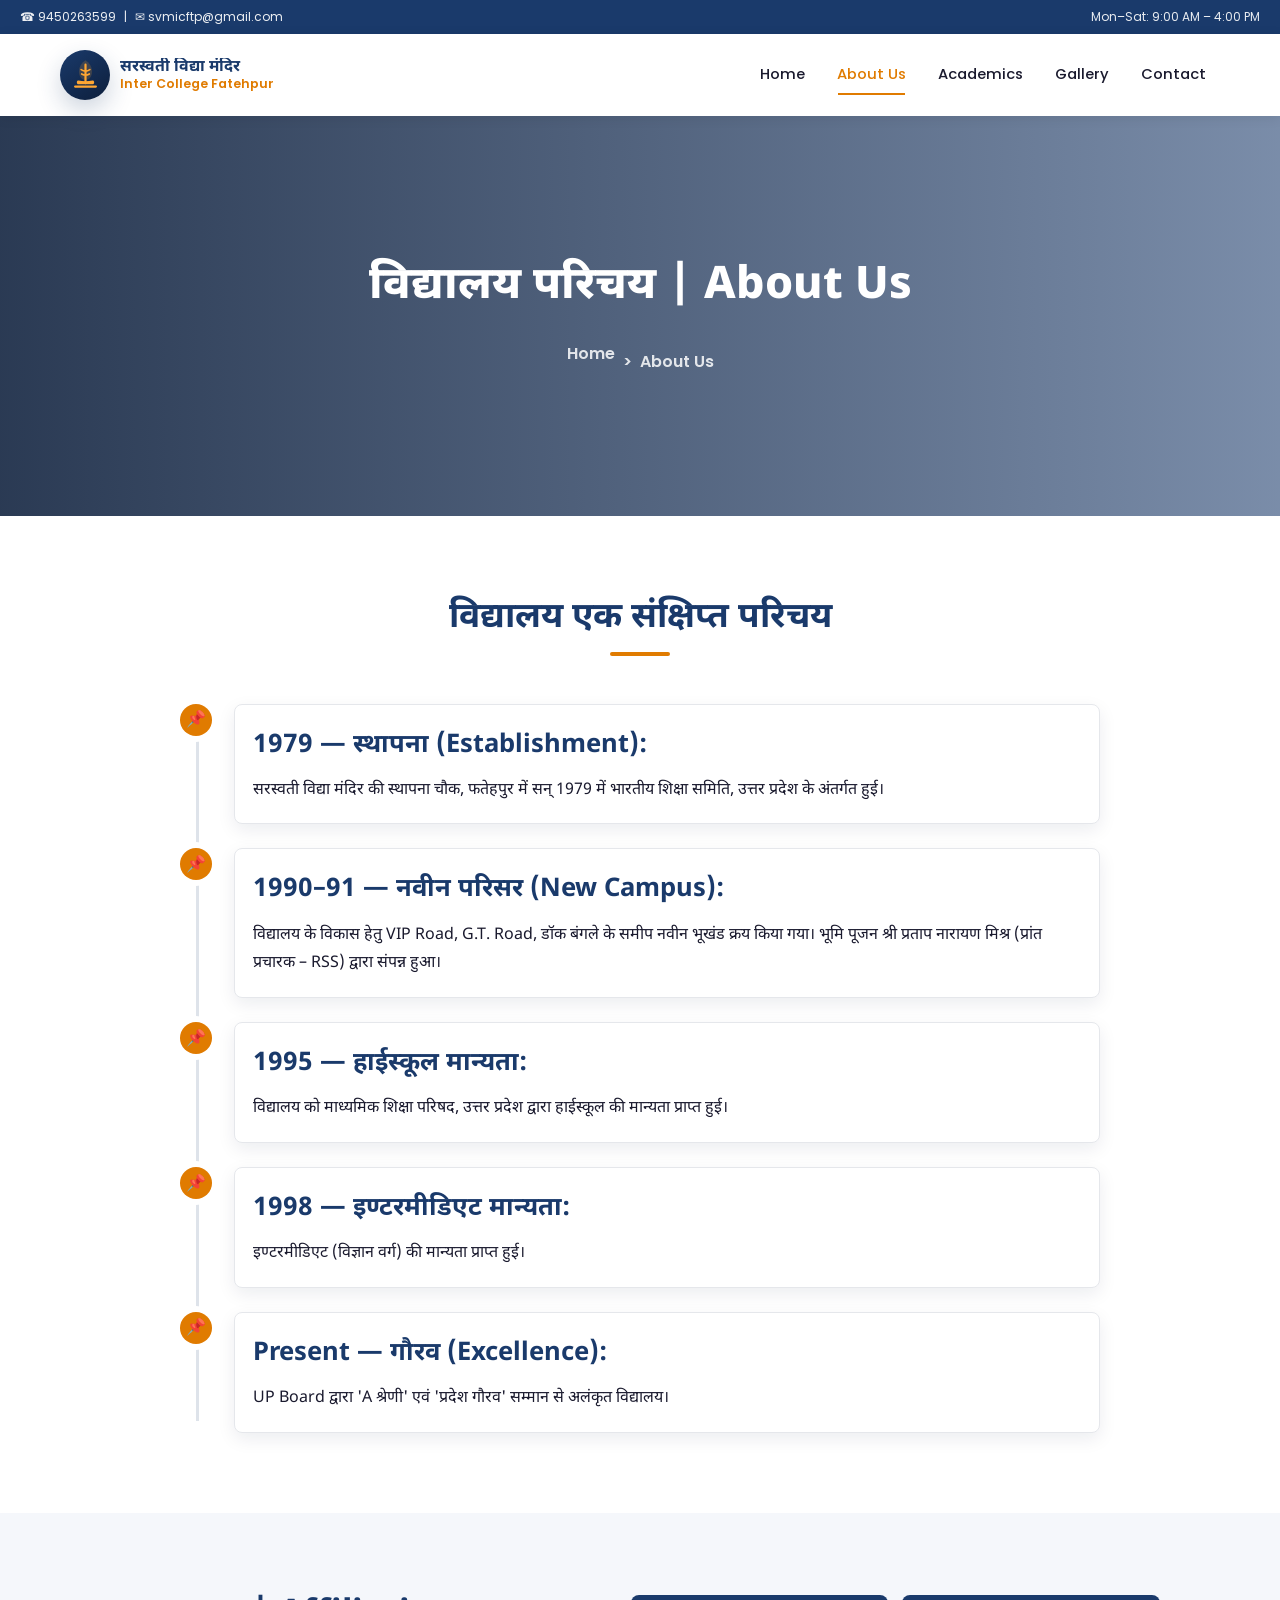
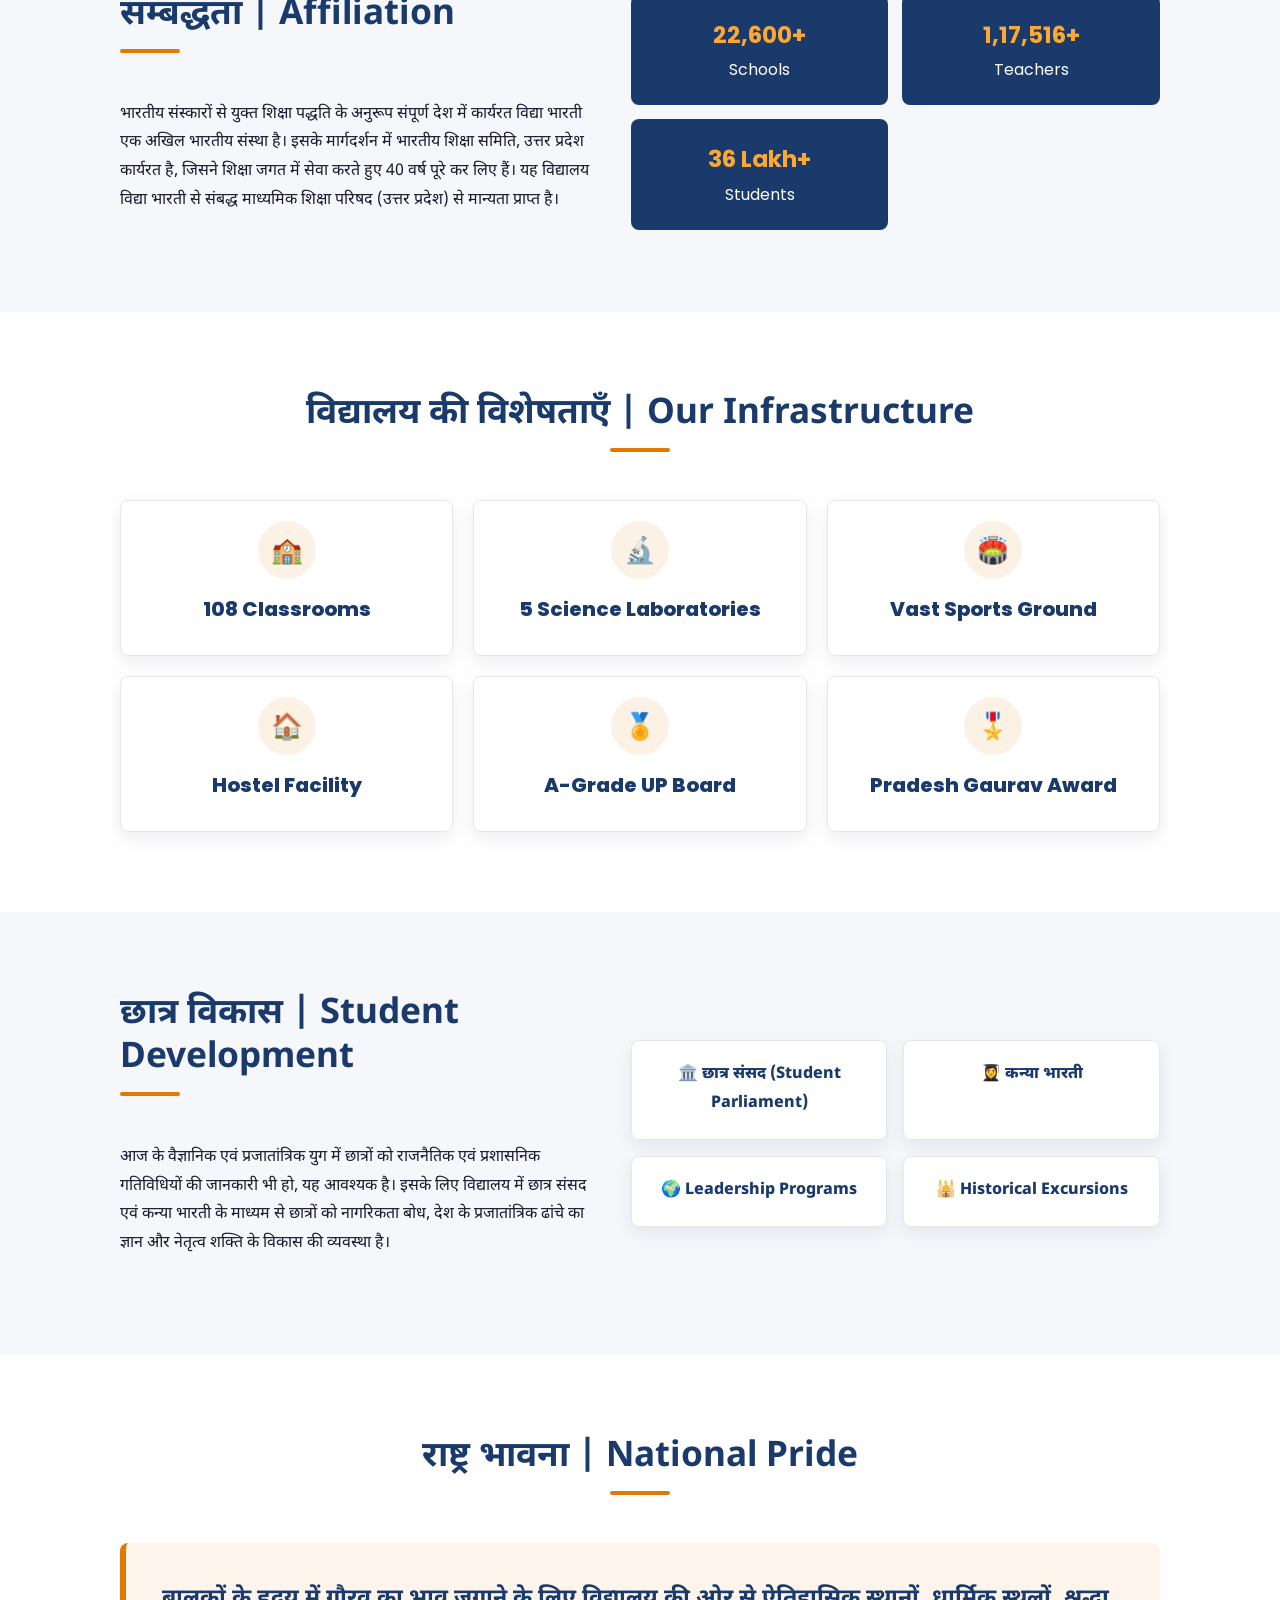
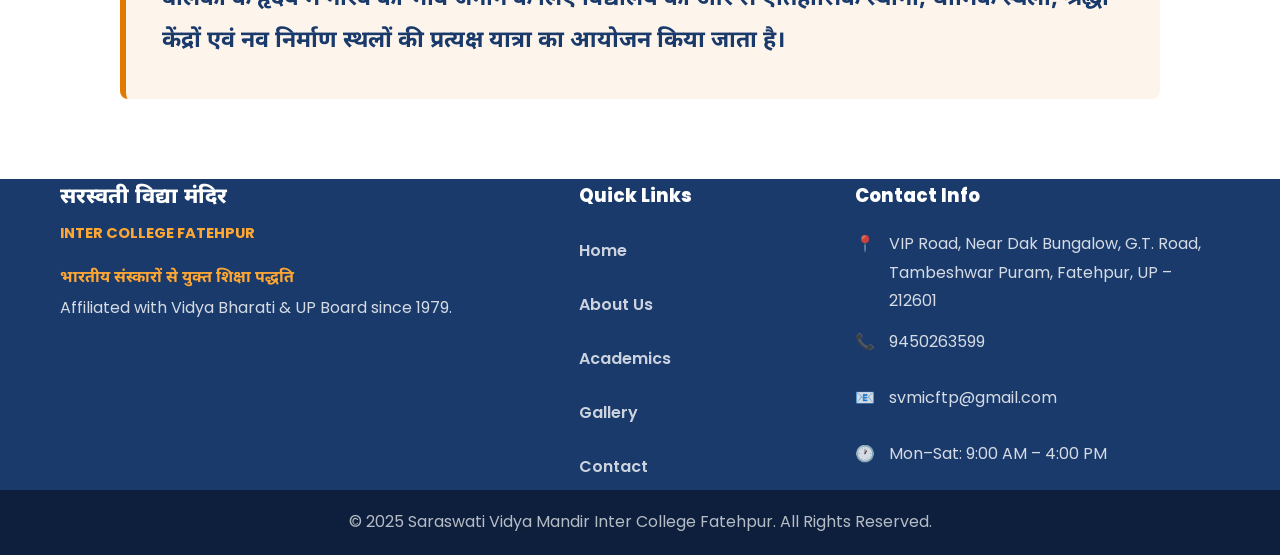
==== about.html @ 5d9fd2a8 "second commit" ====
<!DOCTYPE html>
<html lang="en">
<head>
  <meta charset="UTF-8">
  <meta name="viewport" content="width=device-width, initial-scale=1.0">
  <title>About Us | Saraswati Vidya Mandir Inter College Fatehpur</title>
  <meta name="description" content="About Saraswati Vidya Mandir Inter College Fatehpur, its history, affiliation, infrastructure, and student development vision.">
  <link rel="preconnect" href="https://fonts.googleapis.com">
  <link rel="preconnect" href="https://fonts.gstatic.com" crossorigin>
  <link href="https://fonts.googleapis.com/css2?family=Poppins:wght@400;500;600;700;800&family=Noto+Sans+Devanagari:wght@400;500;600;700;800&display=swap" rel="stylesheet">
  <link rel="stylesheet" href="style.css">
  <link rel="stylesheet" href="animations.css">
</head>
<body>
  <div id="header-root"></div>

  <main>
    <section class="page-banner" style="background-image: url('https://placehold.co/1600x400/1a3a6b/ffffff?text=About+Us+Banner');">
      <div class="container animate-on-scroll">
        <h1>विद्यालय परिचय | About Us</h1>
        <nav class="breadcrumb" aria-label="Breadcrumb">
          <a href="index.html">Home</a>
          <span aria-hidden="true">&gt;</span>
          <span>About Us</span>
        </nav>
      </div>
    </section>

    <section class="section" aria-labelledby="intro-title">
      <div class="container">
        <div class="section-heading animate-on-scroll">
          <h2 id="intro-title">विद्यालय एक संक्षिप्त परिचय</h2>
        </div>

        <div class="timeline">
          <article class="timeline-item animate-on-scroll delay-1">
            <div class="timeline-dot" aria-hidden="true">📌</div>
            <div class="card timeline-content">
              <h3>1979 — स्थापना (Establishment):</h3>
              <p>सरस्वती विद्या मंदिर की स्थापना चौक, फतेहपुर में सन् 1979 में भारतीय शिक्षा समिति, उत्तर प्रदेश के अंतर्गत हुई।</p>
            </div>
          </article>

          <article class="timeline-item animate-on-scroll delay-2">
            <div class="timeline-dot" aria-hidden="true">📌</div>
            <div class="card timeline-content">
              <h3>1990–91 — नवीन परिसर (New Campus):</h3>
              <p>विद्यालय के विकास हेतु VIP Road, G.T. Road, डॉक बंगले के समीप नवीन भूखंड क्रय किया गया। भूमि पूजन श्री प्रताप नारायण मिश्र (प्रांत प्रचारक – RSS) द्वारा संपन्न हुआ।</p>
            </div>
          </article>

          <article class="timeline-item animate-on-scroll delay-3">
            <div class="timeline-dot" aria-hidden="true">📌</div>
            <div class="card timeline-content">
              <h3>1995 — हाईस्कूल मान्यता:</h3>
              <p>विद्यालय को माध्यमिक शिक्षा परिषद, उत्तर प्रदेश द्वारा हाईस्कूल की मान्यता प्राप्त हुई।</p>
            </div>
          </article>

          <article class="timeline-item animate-on-scroll delay-1">
            <div class="timeline-dot" aria-hidden="true">📌</div>
            <div class="card timeline-content">
              <h3>1998 — इण्टरमीडिएट मान्यता:</h3>
              <p>इण्टरमीडिएट (विज्ञान वर्ग) की मान्यता प्राप्त हुई।</p>
            </div>
          </article>

          <article class="timeline-item animate-on-scroll delay-2">
            <div class="timeline-dot" aria-hidden="true">📌</div>
            <div class="card timeline-content">
              <h3>Present — गौरव (Excellence):</h3>
              <p>UP Board द्वारा 'A श्रेणी' एवं 'प्रदेश गौरव' सम्मान से अलंकृत विद्यालय।</p>
            </div>
          </article>
        </div>
      </div>
    </section>

    <section class="section section--light" aria-labelledby="affiliation-title">
      <div class="container affiliation-layout">
        <div class="animate-on-scroll animate-left">
          <div class="section-heading section-heading--left">
            <h2 id="affiliation-title">सम्बद्धता | Affiliation</h2>
          </div>
          <p class="hindi">भारतीय संस्कारों से युक्त शिक्षा पद्धति के अनुरूप संपूर्ण देश में कार्यरत विद्या भारती एक अखिल भारतीय संस्था है। इसके मार्गदर्शन में भारतीय शिक्षा समिति, उत्तर प्रदेश कार्यरत है, जिसने शिक्षा जगत में सेवा करते हुए 40 वर्ष पूरे कर लिए हैं। यह विद्यालय विद्या भारती से संबद्ध माध्यमिक शिक्षा परिषद (उत्तर प्रदेश) से मान्यता प्राप्त है।</p>
        </div>

        <div class="stat-badges animate-on-scroll animate-right">
          <div class="stat-badge">
            <strong class="counter" data-target="25000" data-suffix="+">0</strong>
            <span>Schools</span>
          </div>
          <div class="stat-badge">
            <strong class="counter" data-target="130000" data-suffix="+">0</strong>
            <span>Teachers</span>
          </div>
          <div class="stat-badge">
            <strong class="counter" data-target="40" data-suffix=" Lakh+">0</strong>
            <span>Students</span>
          </div>
        </div>
      </div>
    </section>

    <section class="section" aria-labelledby="infrastructure-title">
      <div class="container">
        <div class="section-heading animate-on-scroll">
          <h2 id="infrastructure-title">विद्यालय की विशेषताएँ | Our Infrastructure</h2>
        </div>

        <div class="grid grid-3">
          <article class="card infra-card animate-on-scroll delay-1">
            <span class="icon" aria-hidden="true">🏫</span>
            <h3>108 Classrooms</h3>
          </article>
          <article class="card infra-card animate-on-scroll delay-2">
            <span class="icon" aria-hidden="true">🔬</span>
            <h3>5 Science Laboratories</h3>
          </article>
          <article class="card infra-card animate-on-scroll delay-3">
            <span class="icon" aria-hidden="true">🏟️</span>
            <h3>Vast Sports Ground</h3>
          </article>
          <article class="card infra-card animate-on-scroll delay-1">
            <span class="icon" aria-hidden="true">🏠</span>
            <h3>Hostel Facility</h3>
          </article>
          <article class="card infra-card animate-on-scroll delay-2">
            <span class="icon" aria-hidden="true">🏅</span>
            <h3>A-Grade UP Board</h3>
          </article>
          <article class="card infra-card animate-on-scroll delay-3">
            <span class="icon" aria-hidden="true">🎖️</span>
            <h3>Pradesh Gaurav Award</h3>
          </article>
        </div>
      </div>
    </section>

    <section class="section section--light" aria-labelledby="development-title">
      <div class="container development-layout">
        <div class="animate-on-scroll animate-left">
          <div class="section-heading section-heading--left">
            <h2 id="development-title">छात्र विकास | Student Development</h2>
          </div>
          <p class="hindi">आज के वैज्ञानिक एवं प्रजातांत्रिक युग में छात्रों को राजनैतिक एवं प्रशासनिक गतिविधियों की जानकारी भी हो, यह आवश्यक है। इसके लिए विद्यालय में छात्र संसद एवं कन्या भारती के माध्यम से छात्रों को नागरिकता बोध, देश के प्रजातांत्रिक ढांचे का ज्ञान और नेतृत्व शक्ति के विकास की व्यवस्था है।</p>
        </div>

        <div class="activity-grid animate-on-scroll animate-right">
          <div class="card activity-badge">🏛️ छात्र संसद (Student Parliament)</div>
          <div class="card activity-badge">👩‍🎓 कन्या भारती</div>
          <div class="card activity-badge">🌍 Leadership Programs</div>
          <div class="card activity-badge">🕌 Historical Excursions</div>
        </div>
      </div>
    </section>

    <section class="section" aria-labelledby="national-title">
      <div class="container">
        <div class="section-heading animate-on-scroll">
          <h2 id="national-title">राष्ट्र भावना | National Pride</h2>
        </div>

        <blockquote class="quote-block animate-on-scroll">बालकों के हृदय में गौरव का भाव जगाने के लिए विद्यालय की ओर से ऐतिहासिक स्थानों, धार्मिक स्थलों, श्रद्धा केंद्रों एवं नव निर्माण स्थलों की प्रत्यक्ष यात्रा का आयोजन किया जाता है।</blockquote>
      </div>
    </section>
  </main>

  <div id="footer-root"></div>

  <script src="header.js"></script>
  <script src="footer.js"></script>
  <script src="scroll-animations.js"></script>
  <script>
    (function () {
      const counters = Array.from(document.querySelectorAll(".counter"));
      const formatNumber = (value) => new Intl.NumberFormat("en-IN").format(value);

      const runCounter = (counter) => {
        const target = Number(counter.dataset.target || "0");
        const suffix = counter.dataset.suffix || "";
        const duration = 1400;
        const start = performance.now();

        const update = (now) => {
          const progress = Math.min((now - start) / duration, 1);
          const eased = 1 - Math.pow(1 - progress, 3);
          const value = Math.round(target * eased);

          counter.textContent = `${formatNumber(value)}${suffix}`;

          if (progress < 1) {
            requestAnimationFrame(update);
          }
        };

        requestAnimationFrame(update);
      };

      if ("IntersectionObserver" in window) {
        const observer = new IntersectionObserver((entries) => {
          entries.forEach((entry) => {
            if (entry.isIntersecting) {
              runCounter(entry.target);
              observer.unobserve(entry.target);
            }
          });
        }, { threshold: 0.35 });

        counters.forEach((counter) => observer.observe(counter));
      } else {
        counters.forEach(runCounter);
      }
    })();
  </script>
</body>
</html>
---- style.css ----
:root {
  --mobile-sm: 320px;
  --mobile: 480px;
  --tablet: 768px;
  --laptop: 1024px;
  --desktop: 1280px;
  --primary: #1a3a6b;
  --accent: #e07b00;
  --accent-light: #ffa733;
  --white: #ffffff;
  --light-bg: #f5f7fb;
  --dark-bg: #0d1f3c;
  --text-dark: #1a1a2e;
  --text-muted: #6b7280;
  --border: #e5e7eb;
  --success: #0f8a4b;
  --warning: #fff5d7;
  --warning-border: #f2c14e;
  --font-en: "Poppins", sans-serif;
  --font-hi: "Noto Sans Devanagari", sans-serif;
  --radius: 8px;
  --radius-lg: 12px;
  --shadow-sm: 0 6px 18px rgba(13, 31, 60, 0.08);
  --shadow-md: 0 16px 38px rgba(13, 31, 60, 0.12);
  --shadow-lg: 0 24px 70px rgba(13, 31, 60, 0.18);
  --transition: 0.3s ease;
}

*,
*::before,
*::after {
  box-sizing: border-box;
}

html,
body {
  width: 100%;
  overflow-x: hidden;
}

html {
  scroll-behavior: smooth;
}

body {
  margin: 0;
  background: var(--white);
  color: var(--text-dark);
  font-family: var(--font-en);
  font-size: 16px;
  line-height: 1.8;
}

img,
svg,
video,
canvas {
  display: block;
  max-width: 100%;
}

img {
  width: 100%;
  height: auto;
  object-fit: cover;
}

a {
  color: inherit;
  text-decoration: none;
}

a,
button {
  min-width: 44px;
  min-height: 44px;
}

button,
input,
textarea,
select {
  font: inherit;
}

button {
  border: 0;
}

ul,
ol {
  margin: 0;
  padding: 0;
}

li {
  list-style: none;
}

section {
  padding: 48px 16px;
}

.site-footer section {
  padding: 0;
}

.container {
  width: 100%;
  max-width: 1280px;
  margin: 0 auto;
  padding: 0 16px;
}

::selection {
  background: var(--accent-light);
  color: var(--dark-bg);
}

::-webkit-scrollbar {
  width: 12px;
}

::-webkit-scrollbar-track {
  background: var(--light-bg);
}

::-webkit-scrollbar-thumb {
  background: linear-gradient(180deg, var(--primary), var(--accent));
  border: 3px solid var(--light-bg);
  border-radius: 999px;
}

.hindi,
[lang="hi"] {
  font-family: var(--font-hi);
}

h1 {
  font-size: clamp(1.6rem, 4.5vw, 3rem);
}

h2 {
  font-size: clamp(1.3rem, 3.5vw, 2.2rem);
}

h3 {
  font-size: clamp(1.1rem, 2.8vw, 1.6rem);
}

h4 {
  font-size: clamp(0.95rem, 2.2vw, 1.2rem);
}

p {
  font-size: clamp(0.88rem, 2vw, 1rem);
  line-height: 1.8;
}

/* ── TOP BAR ── */
.top-bar {
  display: none;
  background: var(--primary);
  color: rgba(255, 255, 255, 0.9);
  font-size: 0.75rem;
  padding: 6px 20px;
}

.top-bar a {
  display: inline-flex;
  align-items: center;
  min-width: 0;
  min-height: 0;
  color: rgba(255, 255, 255, 0.92);
  transition: color var(--transition);
}

.top-bar a:hover {
  color: var(--accent-light);
}

.top-bar-left,
.top-bar-right {
  display: flex;
  align-items: center;
  gap: 8px;
}

/* ── NAVBAR WRAPPER ── */
.navbar {
  position: sticky;
  top: 0;
  z-index: 1000;
  background: #ffffff;
  box-shadow: 0 2px 12px rgba(0, 0, 0, 0.08);
  transition: all 0.3s ease;
}

.navbar.scrolled {
  padding: 0;
  box-shadow: 0 4px 20px rgba(0, 0, 0, 0.15);
}

/* ── NAV CONTAINER ── */
.nav-container {
  position: relative;
  display: flex;
  align-items: center;
  justify-content: space-between;
  flex-wrap: nowrap;
  gap: 12px;
  max-width: 1280px;
  margin: 0 auto;
  padding: 12px 16px;
  transition: padding var(--transition);
}

.navbar.scrolled .nav-container {
  padding-top: 8px;
  padding-bottom: 8px;
}

/* ── LOGO ── */
.nav-logo {
  display: flex;
  align-items: center;
  gap: 10px;
  min-width: 0;
  flex-shrink: 1;
  text-decoration: none;
}

.logo-icon {
  display: grid;
  width: 42px;
  height: 42px;
  min-width: 42px;
  place-items: center;
  border-radius: 50%;
  background: linear-gradient(145deg, var(--primary), var(--dark-bg));
  color: var(--accent-light);
  box-shadow: 0 10px 24px rgba(26, 58, 107, 0.22);
}

.logo-icon svg {
  width: 70%;
  height: 70%;
}

.logo-text {
  display: flex;
  min-width: 0;
  flex-direction: column;
  line-height: 1.2;
}

.logo-hindi {
  max-width: 54vw;
  overflow: hidden;
  color: var(--primary);
  font-family: "Noto Sans Devanagari", sans-serif;
  font-size: clamp(0.75rem, 2.5vw, 1rem);
  font-weight: 700;
  text-overflow: ellipsis;
  white-space: nowrap;
}

.logo-english {
  max-width: 54vw;
  overflow: hidden;
  color: var(--accent);
  font-size: clamp(0.6rem, 1.8vw, 0.78rem);
  font-weight: 600;
  text-overflow: ellipsis;
  white-space: nowrap;
}

/* ── HAMBURGER BUTTON ── */
.hamburger {
  position: relative;
  z-index: 1100;
  display: flex;
  width: 44px;
  height: 44px;
  min-width: 44px;
  min-height: 44px;
  flex-direction: column;
  flex-shrink: 0;
  justify-content: center;
  gap: 6px;
  padding: 0;
  background: none;
  border: none;
  cursor: pointer;
}

.hamburger .bar {
  display: block;
  width: 32px;
  height: 3px;
  margin: 0 auto;
  background: var(--primary);
  border-radius: 3px;
  transform-origin: center;
  transition: all 0.35s ease;
}

.hamburger.active .bar:nth-child(1) {
  transform: translateY(9.5px) rotate(45deg);
}

.hamburger.active .bar:nth-child(2) {
  opacity: 0;
  transform: scaleX(0);
}

.hamburger.active .bar:nth-child(3) {
  transform: translateY(-9.5px) rotate(-45deg);
}

/* ── NAV LINKS ── */
.nav-links {
  position: absolute;
  top: 100%;
  left: 0;
  z-index: 999;
  display: flex;
  width: 100%;
  max-height: 0;
  flex-direction: column;
  overflow: hidden;
  background: #ffffff;
  box-shadow: 0 8px 24px rgba(0, 0, 0, 0.12);
  list-style: none;
  margin: 0;
  padding: 0;
  transition: max-height 0.4s ease, padding 0.3s ease;
}

.nav-links.nav-open {
  max-height: 400px;
  padding: 12px 0 20px;
}

.nav-links li {
  width: 100%;
}

.nav-links li a {
  display: flex;
  align-items: center;
  min-height: 44px;
  padding: 12px 24px;
  border-left: 3px solid transparent;
  color: var(--text-dark);
  font-size: 1rem;
  font-weight: 500;
  text-decoration: none;
  transition: all 0.2s ease;
}

.nav-links li a:hover,
.nav-links li a.active {
  border-left-color: var(--accent);
  background: #fff8f0;
  color: var(--accent);
}

.section {
  padding: 48px 16px;
}

.section--light {
  background: var(--light-bg);
}

.section--dark {
  background: var(--dark-bg);
  color: var(--white);
}

.section-heading {
  max-width: 760px;
  margin: 0 auto clamp(24px, 5vw, 48px);
  text-align: center;
}

.section-heading--left {
  margin-inline: 0;
  text-align: left;
}

.section-heading h1,
.section-heading h2 {
  margin: 0 0 8px;
  color: var(--primary);
  font-family: var(--font-hi);
  font-weight: 700;
  line-height: 1.25;
}

.section-heading h1::after,
.section-heading h2::after,
.section-heading .divider {
  content: "";
  display: block;
  width: 60px;
  height: 4px;
  margin: 12px auto 0;
  background: var(--accent);
  border-radius: 2px;
}

.section-heading--left h1::after,
.section-heading--left h2::after {
  margin-left: 0;
  margin-right: 0;
}

.section-heading .subtitle,
.section-subtitle,
.subtitle {
  margin: 8px 0 0;
  color: var(--text-muted);
  font-size: clamp(0.92rem, 2.2vw, 1.1rem);
  font-weight: 500;
}

.section-action {
  display: flex;
  justify-content: center;
  margin-top: 28px;
}

.rich-text {
  display: grid;
  gap: 16px;
}

.rich-text p,
.hindi p {
  margin: 0;
}

.btn {
  display: inline-flex;
  align-items: center;
  justify-content: center;
  padding: 12px 28px;
  border: 2px solid transparent;
  border-radius: 8px;
  cursor: pointer;
  font-size: clamp(0.85rem, 2vw, 1rem);
  font-weight: 700;
  line-height: 1.2;
  text-align: center;
  text-decoration: none;
  white-space: nowrap;
  transition: all 0.3s ease;
}

.btn:hover {
  transform: translateY(-2px);
}

.btn-primary {
  background: var(--accent);
  color: var(--white);
  box-shadow: 0 12px 26px rgba(224, 123, 0, 0.28);
}

.btn-primary:hover {
  background: #c76d00;
}

.btn-outline {
  border-color: rgba(255, 255, 255, 0.76);
  background: transparent;
  color: var(--white);
}

.btn-outline:hover {
  border-color: var(--white);
  background: var(--white);
  color: var(--primary);
}

.btn-navy {
  background: var(--primary);
  color: var(--white);
  box-shadow: 0 12px 26px rgba(26, 58, 107, 0.22);
}

.btn-navy:hover {
  background: var(--dark-bg);
}

.hero {
  position: relative;
  display: grid;
  min-height: 100svh;
  place-items: center;
  overflow: hidden;
  isolation: isolate;
  padding: 100px 16px 60px;
  background-position: center;
  background-size: cover;
  color: var(--white);
  text-align: center;
}

.hero::before {
  content: "";
  position: absolute;
  inset: 0;
  z-index: -2;
  background: linear-gradient(115deg, rgba(13, 31, 60, 0.92) 0%, rgba(26, 58, 107, 0.72) 42%, rgba(26, 58, 107, 0.2) 100%);
}

.hero::after {
  content: "";
  position: absolute;
  inset: auto 0 0;
  z-index: -1;
  height: 180px;
  background: linear-gradient(0deg, rgba(13, 31, 60, 0.72), transparent);
}

.hero-content {
  width: 100%;
  max-width: 980px;
}

.hero h1 {
  margin: 0;
  font-family: var(--font-hi);
  font-size: clamp(1.5rem, 5vw, 3.2rem);
  font-weight: 800;
  line-height: 1.3;
}

.hero p {
  font-size: clamp(0.9rem, 2.5vw, 1.2rem);
}

.hero .tagline {
  margin: 14px auto 0;
  color: var(--accent-light);
  font-family: var(--font-hi);
  font-weight: 700;
}

.typewriter {
  min-height: 1.7em;
  margin: 10px 0 0;
  color: rgba(255, 255, 255, 0.9);
  font-weight: 600;
}

.hero-actions,
.hero-buttons {
  display: flex;
  flex-wrap: wrap;
  align-items: stretch;
  flex-direction: column;
  gap: 12px;
  justify-content: center;
  margin-top: 24px;
}

.hero-actions a,
.hero-buttons a {
  width: 100%;
  padding: 12px 24px;
  font-size: 0.95rem;
}

.hero-particles {
  position: absolute;
  inset: 0;
  z-index: -1;
  overflow: hidden;
  pointer-events: none;
}

.hero-particles span {
  position: absolute;
  width: 10px;
  height: 10px;
  border: 2px solid rgba(255, 167, 51, 0.48);
  border-radius: 50%;
  animation: floatParticle 6s ease-in-out infinite;
}

.hero-particles span:nth-child(1) { top: 18%; left: 12%; }
.hero-particles span:nth-child(2) { top: 28%; right: 14%; width: 14px; height: 14px; animation-delay: 0.8s; }
.hero-particles span:nth-child(3) { bottom: 26%; left: 18%; width: 8px; height: 8px; animation-delay: 1.6s; }
.hero-particles span:nth-child(4) { right: 24%; bottom: 18%; animation-delay: 2.4s; }
.hero-particles span:nth-child(5) { top: 44%; left: 48%; width: 12px; height: 12px; animation-delay: 3.2s; }

.hero-wave {
  position: absolute;
  right: 0;
  bottom: -1px;
  left: 0;
  width: 100%;
  color: var(--white);
  pointer-events: none;
}

.notice-bar,
.marquee-bar {
  overflow: hidden;
  padding: 10px 0;
  background: var(--accent);
  color: var(--white);
  font-size: clamp(0.8rem, 2.2vw, 0.95rem);
  font-weight: 700;
  white-space: nowrap;
}

.notice-bar__inner {
  display: flex;
  min-height: 44px;
  flex-direction: column;
  gap: 4px;
}

.notice-label {
  flex: 0 0 auto;
  font-family: var(--font-hi);
}

.notice-marquee {
  width: 100%;
  overflow: hidden;
}

.marquee-track,
.marquee-inner {
  display: inline-block;
  min-width: max-content;
  animation: marquee 30s linear infinite;
  white-space: nowrap;
}

.grid,
.grid-2,
.grid-3,
.grid-4,
.grid-6 {
  display: grid;
}

.grid {
  gap: 24px;
}

.grid-2 {
  grid-template-columns: 1fr;
  gap: 24px;
}

.grid-3 {
  grid-template-columns: 1fr;
  gap: 20px;
}

.grid-4,
.grid-6 {
  grid-template-columns: 1fr 1fr;
  gap: 16px;
}

.card {
  background: var(--white);
  border: 1px solid var(--border);
  border-radius: var(--radius);
  box-shadow: var(--shadow-sm);
  transition: transform var(--transition), box-shadow var(--transition), border-color var(--transition), background var(--transition), color var(--transition);
}

.card:hover {
  transform: translateY(-6px);
  box-shadow: var(--shadow-md);
}

.stat-card,
.feature-card,
.infra-card,
.activity-badge {
  padding: 20px 14px;
  text-align: center;
}

.stat-card .icon,
.feature-card .icon,
.infra-card .icon {
  display: inline-grid;
  width: clamp(46px, 12vw, 58px);
  height: clamp(46px, 12vw, 58px);
  margin-bottom: 12px;
  place-items: center;
  border-radius: 50%;
  background: rgba(224, 123, 0, 0.1);
  color: var(--accent);
  font-size: 1.6rem;
}

.stat-value,
.stat-number {
  color: var(--primary);
  font-size: clamp(1.8rem, 5vw, 3rem);
  font-weight: 700;
  line-height: 1.05;
}

.stat-label,
.card-subtitle {
  margin-top: 8px;
  color: var(--text-muted);
  font-size: clamp(0.78rem, 2vw, 0.9rem);
  font-weight: 600;
}

.feature-card:hover {
  background: var(--primary);
  border-color: var(--primary);
  color: var(--white);
}

.feature-card:hover h3,
.feature-card:hover .card-subtitle {
  color: rgba(255, 255, 255, 0.86);
}

.feature-card:hover .icon {
  background: rgba(255, 255, 255, 0.14);
  color: var(--accent-light);
}

.event-card {
  display: grid;
  grid-template-columns: 1fr;
  gap: 24px;
  padding: clamp(20px, 5vw, 42px);
  overflow: hidden;
}

.event-card h3 {
  margin: 0 0 14px;
  color: var(--primary);
  font-family: var(--font-hi);
  font-size: clamp(1.2rem, 3.8vw, 2rem);
  line-height: 1.35;
}

.event-card p {
  margin: 0;
  font-family: var(--font-hi);
}

.badge {
  display: inline-flex;
  align-items: center;
  width: fit-content;
  min-height: 0;
  margin-bottom: 16px;
  padding: 7px 12px;
  border-radius: 999px;
  background: rgba(224, 123, 0, 0.12);
  color: var(--accent);
  font-family: var(--font-hi);
  font-size: 0.9rem;
  font-weight: 800;
}

.photo-collage,
.event-collage {
  display: grid;
  grid-template-columns: 1fr;
  gap: 8px;
  margin-top: 20px;
}

.photo-card,
.gallery-card {
  position: relative;
  min-height: 180px;
  overflow: hidden;
  border-radius: var(--radius);
  background: var(--primary);
  cursor: pointer;
}

.photo-card img,
.gallery-card img {
  width: 100%;
  height: 100%;
  object-fit: cover;
  transition: transform 400ms ease, filter 400ms ease;
}

.photo-card::after,
.gallery-card::after {
  content: "";
  position: absolute;
  inset: 0;
  background: linear-gradient(0deg, rgba(13, 31, 60, 0.78), transparent 58%);
  opacity: 0;
  transition: opacity var(--transition);
}

.photo-card:hover img,
.gallery-card:hover img {
  transform: scale(1.06);
  filter: saturate(1.08);
}

.photo-card:hover::after,
.gallery-card:hover::after {
  opacity: 1;
}

.principal-layout,
.principal-section,
.hostel-layout,
.contact-layout,
.development-layout,
.affiliation-layout {
  display: grid;
  grid-template-columns: 1fr;
  gap: 32px;
  align-items: start;
}

.profile-panel {
  text-align: center;
}

.profile-panel h3 {
  margin: 0;
  color: var(--primary);
  font-family: var(--font-hi);
  font-size: 1.25rem;
}

.profile-photo,
.principal-photo {
  width: clamp(140px, 40vw, 240px);
  height: clamp(140px, 40vw, 240px);
  margin: 0 auto 18px;
  overflow: hidden;
  border: 6px solid var(--white);
  border-radius: 50%;
  box-shadow: var(--shadow-lg);
  object-fit: cover;
}

.profile-photo img {
  width: 100%;
  height: 100%;
  object-fit: cover;
}

.quote-mark {
  color: rgba(224, 123, 0, 0.18);
  font-family: Georgia, serif;
  font-size: clamp(4rem, 16vw, 8rem);
  font-weight: 700;
  line-height: 0.7;
}

.leadership-grid,
.management-cards {
  display: grid;
  grid-template-columns: 1fr;
  gap: 24px;
}

.leader-card {
  padding: 24px 18px;
  text-align: center;
}

.leader-card img {
  width: clamp(120px, 34vw, 148px);
  height: clamp(120px, 34vw, 148px);
  margin: 0 auto 18px;
  border: 6px solid var(--light-bg);
  border-radius: 50%;
  object-fit: cover;
}

.leader-card h3,
.stream-card h3,
.feature-card h3,
.infra-card h3 {
  margin: 0 0 8px;
  color: var(--primary);
  font-size: clamp(1.05rem, 2.8vw, 1.25rem);
  font-weight: 800;
}

.leader-card h3 {
  font-family: var(--font-hi);
}

.leader-card .title {
  margin: 0 0 16px;
  color: var(--accent);
  font-family: var(--font-hi);
  font-weight: 800;
}

.leader-card blockquote {
  margin: 0;
  color: var(--text-muted);
  font-family: var(--font-hi);
}

.gallery-preview,
.masonry-gallery,
.gallery-grid {
  display: grid;
  grid-template-columns: repeat(2, 1fr);
  gap: 10px;
}

.gallery-card {
  min-height: 180px;
  transition: opacity var(--transition), transform var(--transition);
}

.gallery-card[hidden] {
  display: none;
}

.gallery-card.is-hidden {
  pointer-events: none;
  opacity: 0;
  transform: scale(0.94);
}

.gallery-caption {
  position: absolute;
  right: 0;
  bottom: 0;
  left: 0;
  z-index: 2;
  padding: 14px;
  color: var(--white);
  font-size: 0.9rem;
  font-weight: 800;
  transform: translateY(100%);
  transition: transform var(--transition);
}

.gallery-card:hover .gallery-caption {
  transform: translateY(0);
}

.page-banner {
  position: relative;
  display: flex;
  height: clamp(180px, 35vw, 400px);
  min-height: 0;
  flex-direction: column;
  align-items: center;
  justify-content: center;
  overflow: hidden;
  isolation: isolate;
  padding: 20px 16px;
  background-position: center;
  background-size: cover;
  color: var(--white);
  text-align: center;
}

.page-banner::before {
  content: "";
  position: absolute;
  inset: 0;
  z-index: -1;
  background: linear-gradient(90deg, rgba(13, 31, 60, 0.88), rgba(26, 58, 107, 0.58));
}

.page-banner h1 {
  margin: 0;
  font-family: var(--font-hi);
  font-size: clamp(1.4rem, 4vw, 2.8rem);
  font-weight: 800;
}

.breadcrumb {
  display: inline-flex;
  align-items: center;
  justify-content: center;
  gap: 8px;
  margin-top: 12px;
  color: rgba(255, 255, 255, 0.84);
  font-weight: 600;
}

.breadcrumb a {
  min-width: 0;
}

.breadcrumb a:hover {
  color: var(--accent-light);
}

.timeline {
  position: relative;
  display: grid;
  gap: 24px;
  max-width: 920px;
  margin: 0 auto;
}

.timeline::before {
  content: "";
  position: absolute;
  top: 12px;
  bottom: 12px;
  left: 16px;
  width: 3px;
  background: rgba(26, 58, 107, 0.14);
}

.timeline-item {
  position: relative;
  display: grid;
  grid-template-columns: 42px 1fr;
  gap: 12px;
}

.timeline-dot {
  position: relative;
  z-index: 1;
  display: grid;
  width: 32px;
  height: 32px;
  min-width: 32px;
  min-height: 32px;
  place-items: center;
  border-radius: 50%;
  background: var(--accent);
  color: var(--white);
  box-shadow: 0 0 0 6px var(--white);
}

.timeline-content {
  padding: 18px;
}

.timeline-content h3 {
  margin: 0 0 8px;
  color: var(--primary);
  font-family: var(--font-hi);
}

.timeline-content p {
  margin: 0;
  font-family: var(--font-hi);
}

.stat-badges {
  display: grid;
  grid-template-columns: 1fr;
  gap: 14px;
}

.stat-badge {
  padding: 20px;
  border-radius: var(--radius);
  background: var(--primary);
  color: var(--white);
  text-align: center;
}

.stat-badge strong {
  display: block;
  color: var(--accent-light);
  font-size: 1.45rem;
}

.activity-grid {
  display: grid;
  grid-template-columns: 1fr;
  gap: 16px;
}

.activity-badge {
  color: var(--primary);
  font-family: var(--font-hi);
  font-weight: 800;
}

.quote-block {
  margin: 0;
  padding: clamp(20px, 4vw, 36px);
  border-left: 6px solid var(--accent);
  border-radius: var(--radius);
  background: rgba(224, 123, 0, 0.08);
  color: var(--primary);
  font-family: var(--font-hi);
  font-size: clamp(1.05rem, 2.5vw, 1.45rem);
  font-weight: 700;
}

.stream-card {
  display: grid;
  gap: 14px;
  padding: clamp(22px, 5vw, 40px);
}

.stream-icon {
  display: grid;
  width: clamp(56px, 16vw, 68px);
  height: clamp(56px, 16vw, 68px);
  place-items: center;
  border-radius: 50%;
  background: rgba(26, 58, 107, 0.1);
  font-size: 2rem;
}

.hostel-image {
  margin: 0;
  overflow: hidden;
  border-radius: var(--radius-lg);
  box-shadow: var(--shadow-lg);
}

.hostel-image img {
  width: 100%;
  height: 100%;
  min-height: 240px;
  object-fit: cover;
}

.icon-list {
  display: grid;
  gap: 10px;
}

.icon-list li {
  display: flex;
  align-items: flex-start;
  gap: 10px;
}

.hostel-facilities {
  grid-template-columns: 1fr;
  margin-top: 22px;
}

.table-wrap,
.fee-table {
  width: 100%;
  overflow-x: auto;
  border: 1px solid var(--border);
  border-radius: var(--radius);
  box-shadow: var(--shadow-sm);
  -webkit-overflow-scrolling: touch;
}

.data-table,
.fee-table table {
  width: 100%;
  min-width: 480px;
  border-collapse: collapse;
  background: var(--white);
}

.data-table th,
.data-table td,
.fee-table th,
.fee-table td {
  padding: 14px 16px;
  border-bottom: 1px solid var(--border);
  text-align: left;
}

.data-table th,
.fee-table th {
  background: var(--primary);
  color: var(--white);
  font-family: var(--font-hi);
  font-weight: 800;
}

.data-table tr:nth-child(even) td,
.fee-table tr:nth-child(even) td {
  background: var(--light-bg);
}

.data-table tr:last-child td,
.fee-table tr:last-child td {
  border-bottom: 0;
}

.note-box {
  margin-top: 18px;
  padding: 16px 18px;
  border: 1px solid var(--warning-border);
  border-radius: var(--radius);
  background: var(--warning);
  color: #744900;
  font-family: var(--font-hi);
  font-weight: 700;
}

.accordion {
  display: grid;
  gap: 12px;
}

.accordion-item {
  width: 100%;
  overflow: hidden;
  border: 1px solid var(--border);
  border-radius: var(--radius);
  background: var(--white);
}

.accordion-button,
.accordion-header {
  display: flex;
  width: 100%;
  align-items: center;
  justify-content: space-between;
  gap: 16px;
  padding: 16px 20px;
  background: var(--white);
  color: var(--primary);
  cursor: pointer;
  font-family: var(--font-hi);
  font-size: clamp(0.9rem, 2.5vw, 1rem);
  font-weight: 800;
  text-align: left;
}

.accordion-button::after {
  content: ">";
  flex: 0 0 auto;
  color: var(--accent);
  font-size: 1.6rem;
  line-height: 1;
  transform: rotate(90deg);
  transition: transform var(--transition);
}

.accordion-item.is-open .accordion-button::after {
  transform: rotate(-90deg);
}

.accordion-panel,
.accordion-body {
  max-height: 0;
  overflow: hidden;
  font-size: clamp(0.85rem, 2.2vw, 0.95rem);
  line-height: 1.8;
  transition: max-height 0.4s ease, padding 0.3s ease;
}

.accordion-panel-inner {
  padding: 0 20px 20px;
  color: var(--text-muted);
  font-family: var(--font-hi);
}

.accordion-body {
  padding: 0 20px;
}

.accordion-body.open {
  max-height: 600px;
  padding: 16px 20px;
}

.filter-buttons,
.gallery-filters {
  display: flex;
  flex-wrap: wrap;
  gap: 10px;
  justify-content: center;
  margin-bottom: 28px;
}

.filter-btn {
  min-height: 44px;
  padding: 8px 18px;
  border: 1px solid var(--border);
  border-radius: 50px;
  background: var(--white);
  color: var(--primary);
  cursor: pointer;
  font-family: var(--font-hi);
  font-size: 0.88rem;
  font-weight: 800;
  transition: all 0.3s ease;
}

.filter-btn:hover,
.filter-btn.is-active {
  border-color: var(--accent);
  background: var(--accent);
  color: var(--white);
  transform: translateY(-2px);
}

.lightbox {
  position: fixed;
  inset: 0;
  z-index: 2000;
  display: none;
  align-items: center;
  justify-content: center;
  padding: 18px;
  background: rgba(5, 12, 24, 0.88);
}

.lightbox.is-open {
  display: flex;
}

.lightbox img {
  width: auto;
  max-width: 100%;
  max-height: 82svh;
  border-radius: var(--radius);
  box-shadow: 0 28px 80px rgba(0, 0, 0, 0.5);
}

.lightbox-btn {
  position: absolute;
  display: grid;
  width: 44px;
  height: 44px;
  place-items: center;
  border-radius: 50%;
  background: rgba(255, 255, 255, 0.12);
  color: var(--white);
  cursor: pointer;
  font-size: 1.8rem;
  transition: background var(--transition), transform var(--transition);
}

.lightbox-btn:hover {
  background: var(--accent);
  transform: scale(1.06);
}

.lightbox-close {
  top: 20px;
  right: 20px;
}

.lightbox-prev {
  bottom: 20px;
  left: 20px;
}

.lightbox-next {
  right: 20px;
  bottom: 20px;
}

.contact-info {
  display: grid;
  gap: 16px;
}

.contact-card {
  padding: 20px;
}

.contact-card h3 {
  margin: 0 0 8px;
  color: var(--primary);
  font-family: var(--font-hi);
}

.contact-card p {
  margin: 0;
}

.contact-card p + p {
  margin-top: 6px;
}

.contact-card a {
  color: var(--primary);
  font-weight: 700;
}

.contact-card a:hover {
  color: var(--accent);
}

.map-frame {
  width: 100%;
  max-width: 100%;
  height: 300px;
  margin-top: 18px;
  overflow: hidden;
  border: 0;
  border-radius: var(--radius-lg);
  box-shadow: var(--shadow-sm);
}

.contact-form {
  display: grid;
  width: 100%;
  gap: 16px;
  padding: clamp(22px, 5vw, 34px);
}

.form-field {
  display: grid;
  gap: 7px;
}

.form-field label {
  color: var(--primary);
  font-weight: 700;
}

.form-field input,
.form-field textarea {
  width: 100%;
  border: 1px solid var(--border);
  border-radius: var(--radius);
  background: var(--white);
  padding: 13px 14px;
  color: var(--text-dark);
  outline: none;
  transition: border-color var(--transition), box-shadow var(--transition);
}

.form-field textarea {
  min-height: 140px;
  resize: vertical;
}

.form-field input:focus,
.form-field textarea:focus {
  border-color: var(--accent);
  box-shadow: 0 0 0 4px rgba(224, 123, 0, 0.12);
}

.form-success {
  display: none;
  padding: 14px 16px;
  border-radius: var(--radius);
  background: rgba(15, 138, 75, 0.1);
  color: var(--success);
  font-family: var(--font-hi);
  font-weight: 800;
}

.form-success.is-visible {
  display: block;
}

.error-text {
  color: #b42318;
  font-size: 0.86rem;
}

.is-invalid {
  border-color: #b42318 !important;
}

.site-footer {
  background: var(--primary);
  color: rgba(255, 255, 255, 0.82);
}

.footer-main {
  padding: 0;
}

.footer-grid {
  display: grid;
  grid-template-columns: 1fr;
  gap: 32px;
  padding: 40px 16px 24px;
}

.footer-column h2 {
  margin: 0 0 18px;
  color: var(--white);
  font-size: 1.15rem;
  font-weight: 800;
}

.footer-about h2 {
  display: grid;
  gap: 3px;
}

.footer-title-hi {
  font-family: var(--font-hi);
  font-size: 1.35rem;
}

.footer-title-en {
  color: var(--accent-light);
  font-size: 0.92rem;
  font-weight: 700;
  text-transform: uppercase;
}

.footer-tagline {
  margin: 0 0 12px;
  color: var(--accent-light);
  font-family: var(--font-hi);
  font-weight: 700;
}

.footer-column p {
  margin: 0;
}

.footer-links {
  display: grid;
  gap: 10px;
}

.footer-links a {
  display: inline-flex;
  align-items: center;
  width: fit-content;
  color: rgba(255, 255, 255, 0.78);
  font-weight: 600;
  transition: color var(--transition), transform var(--transition);
}

.footer-links a:hover {
  color: var(--accent-light);
  transform: translateX(4px);
}

.footer-contact {
  display: grid;
  gap: 12px;
}

.footer-contact li {
  display: grid;
  grid-template-columns: 24px 1fr;
  gap: 10px;
  align-items: start;
}

.footer-contact a:hover {
  color: var(--accent-light);
}

.footer-bottom {
  background: var(--dark-bg);
  color: rgba(255, 255, 255, 0.7);
  font-size: 0.9rem;
  text-align: center;
}

.footer-bottom p {
  margin: 0;
  padding: 18px 0;
}

@media (min-width: 480px) {
  .container {
    padding: 0 20px;
  }

  .hero-actions,
  .hero-buttons {
    align-items: center;
    flex-direction: row;
  }

  .hero-actions .btn,
  .hero-buttons .btn {
    width: auto;
  }

  .gallery-preview,
  .masonry-gallery,
  .gallery-grid {
    grid-template-columns: repeat(2, 1fr);
  }

  .hostel-facilities,
  .activity-grid,
  .stat-badges {
    grid-template-columns: repeat(2, 1fr);
  }
}

@media (min-width: 600px) {
  .grid-3 {
    grid-template-columns: repeat(2, 1fr);
  }

  .grid-6 {
    grid-template-columns: repeat(3, 1fr);
  }

  .gallery-preview,
  .masonry-gallery,
  .gallery-grid {
    grid-template-columns: repeat(3, 1fr);
  }

  .leadership-grid,
  .management-cards {
    grid-template-columns: repeat(2, 1fr);
  }

  .footer-grid {
    grid-template-columns: 1fr 1fr;
  }
}

@media (min-width: 768px) {
  section,
  .section {
    padding: 64px 32px;
  }

  .container {
    padding: 0 32px;
  }

  .top-bar {
    display: flex;
    align-items: center;
    justify-content: space-between;
  }

  .nav-container {
    padding: 14px 32px;
  }

  .navbar.scrolled .nav-container {
    padding-top: 10px;
    padding-bottom: 10px;
  }

  .logo-icon {
    width: 50px;
    height: 50px;
    min-width: 50px;
  }

  .logo-hindi,
  .logo-english {
    max-width: none;
  }

  .hamburger {
    display: none;
  }

  .nav-links {
    position: static;
    width: auto;
    max-height: none;
    flex-direction: row;
    gap: 4px;
    overflow: visible;
    background: transparent;
    box-shadow: none;
    padding: 0;
  }

  .nav-links li {
    width: auto;
  }

  .nav-links li a {
    position: relative;
    padding: 8px 14px;
    border-left: none;
    border-radius: 6px;
    font-size: 0.92rem;
  }

  .nav-links li a::after {
    content: "";
    position: absolute;
    bottom: 2px;
    left: 50%;
    width: 0;
    height: 2px;
    background: var(--accent);
    transition: width 0.3s ease, left 0.3s ease;
  }

  .nav-links li a:hover::after,
  .nav-links li a.active::after {
    width: 70%;
    left: 15%;
  }

  .nav-links li a:hover,
  .nav-links li a.active {
    border-left: none;
    background: transparent;
    color: var(--accent);
  }

  .grid-2 {
    grid-template-columns: 1fr 1fr;
  }

  .principal-layout,
  .principal-section {
    grid-template-columns: minmax(14rem, 17.5rem) 1fr;
    align-items: start;
  }

  .hostel-layout,
  .development-layout,
  .affiliation-layout {
    grid-template-columns: minmax(0, 0.95fr) minmax(0, 1.05fr);
    align-items: center;
  }

  .contact-layout {
    grid-template-columns: 55fr 45fr;
  }

  .event-card {
    grid-template-columns: minmax(0, 0.95fr) minmax(0, 1.05fr);
  }

  .photo-collage,
  .event-collage {
    grid-template-columns: 1.2fr 1fr;
    grid-template-rows: repeat(3, minmax(110px, 1fr));
    gap: 12px;
  }

  .photo-collage .photo-card:first-child,
  .event-collage .main-photo {
    grid-row: span 3;
  }

  .lightbox {
    padding: 30px;
  }

  .lightbox img {
    max-height: 86vh;
  }

  .lightbox-prev {
    top: 50%;
    bottom: auto;
    transform: translateY(-50%);
  }

  .lightbox-next {
    top: 50%;
    bottom: auto;
    transform: translateY(-50%);
  }
}

@media (min-width: 900px) {
  .leadership-grid,
  .management-cards {
    grid-template-columns: repeat(3, 1fr);
  }

  .footer-grid {
    grid-template-columns: 2fr 1fr 1.5fr;
    padding: 60px 60px 32px;
  }
}

@media (min-width: 1024px) {
  section,
  .section {
    padding: 80px 60px;
  }

  .container {
    padding: 0 60px;
  }

  .nav-container {
    padding: 16px 60px;
  }

  .grid-3 {
    grid-template-columns: repeat(3, 1fr);
  }

  .grid-4 {
    grid-template-columns: repeat(4, 1fr);
  }

  .grid-6 {
    grid-template-columns: repeat(6, 1fr);
  }

  .gallery-preview,
  .masonry-gallery,
  .gallery-grid {
    grid-template-columns: repeat(4, 1fr);
    gap: 16px;
  }

  .gallery-preview .gallery-card:nth-child(1),
  .gallery-preview .gallery-card:nth-child(5),
  .masonry-gallery .gallery-card.tall,
  .gallery-grid .tall {
    grid-row: span 2;
  }

  .gallery-preview .gallery-card:nth-child(3),
  .masonry-gallery .gallery-card.wide,
  .gallery-grid .wide {
    grid-column: span 2;
  }
}

@media (min-width: 1280px) {
  .hero h1 {
    font-size: clamp(3rem, 4.6vw, 5rem);
  }
}

@media (prefers-reduced-motion: reduce) {
  *,
  *::before,
  *::after {
    animation-duration: 0.001ms !important;
    animation-iteration-count: 1 !important;
    scroll-behavior: auto !important;
    transition-duration: 0.001ms !important;
  }
}
---- animations.css ----
@keyframes fadeInUp {
  from {
    opacity: 0;
    transform: translateY(40px);
  }

  to {
    opacity: 1;
    transform: translateY(0);
  }
}

@keyframes fadeInLeft {
  from {
    opacity: 0;
    transform: translateX(-40px);
  }

  to {
    opacity: 1;
    transform: translateX(0);
  }
}

@keyframes fadeInRight {
  from {
    opacity: 0;
    transform: translateX(40px);
  }

  to {
    opacity: 1;
    transform: translateX(0);
  }
}

@keyframes countUp {
  from {
    opacity: 0.65;
  }

  to {
    opacity: 1;
  }
}

@keyframes marquee {
  0% {
    transform: translateX(100%);
  }

  100% {
    transform: translateX(-100%);
  }
}

@keyframes pulse {
  0%,
  100% {
    transform: scale(1);
  }

  50% {
    transform: scale(1.05);
  }
}

@keyframes floatParticle {
  0%,
  100% {
    transform: translate3d(0, 0, 0);
    opacity: 0.35;
  }

  50% {
    transform: translate3d(12px, -18px, 0);
    opacity: 0.7;
  }
}

@keyframes overlaySlideUp {
  from {
    transform: translateY(100%);
  }

  to {
    transform: translateY(0);
  }
}

.animate-on-scroll {
  opacity: 0;
}

.animate-on-scroll.visible {
  animation: fadeInUp 0.7s ease forwards;
}

.animate-left.visible {
  animation-name: fadeInLeft;
}

.animate-right.visible {
  animation-name: fadeInRight;
}

.delay-1 {
  animation-delay: 0.1s;
}

.delay-2 {
  animation-delay: 0.2s;
}

.delay-3 {
  animation-delay: 0.3s;
}

.delay-4 {
  animation-delay: 0.4s;
}

.delay-5 {
  animation-delay: 0.5s;
}

.marquee-track {
  animation: marquee 28s linear infinite;
}

.pulse {
  animation: pulse 2.4s ease-in-out infinite;
}

@media (prefers-reduced-motion: reduce) {
  *,
  *::before,
  *::after {
    animation-duration: 0.001ms !important;
    animation-iteration-count: 1 !important;
    scroll-behavior: auto !important;
    transition-duration: 0.001ms !important;
  }

  .animate-on-scroll {
    opacity: 1;
  }
}
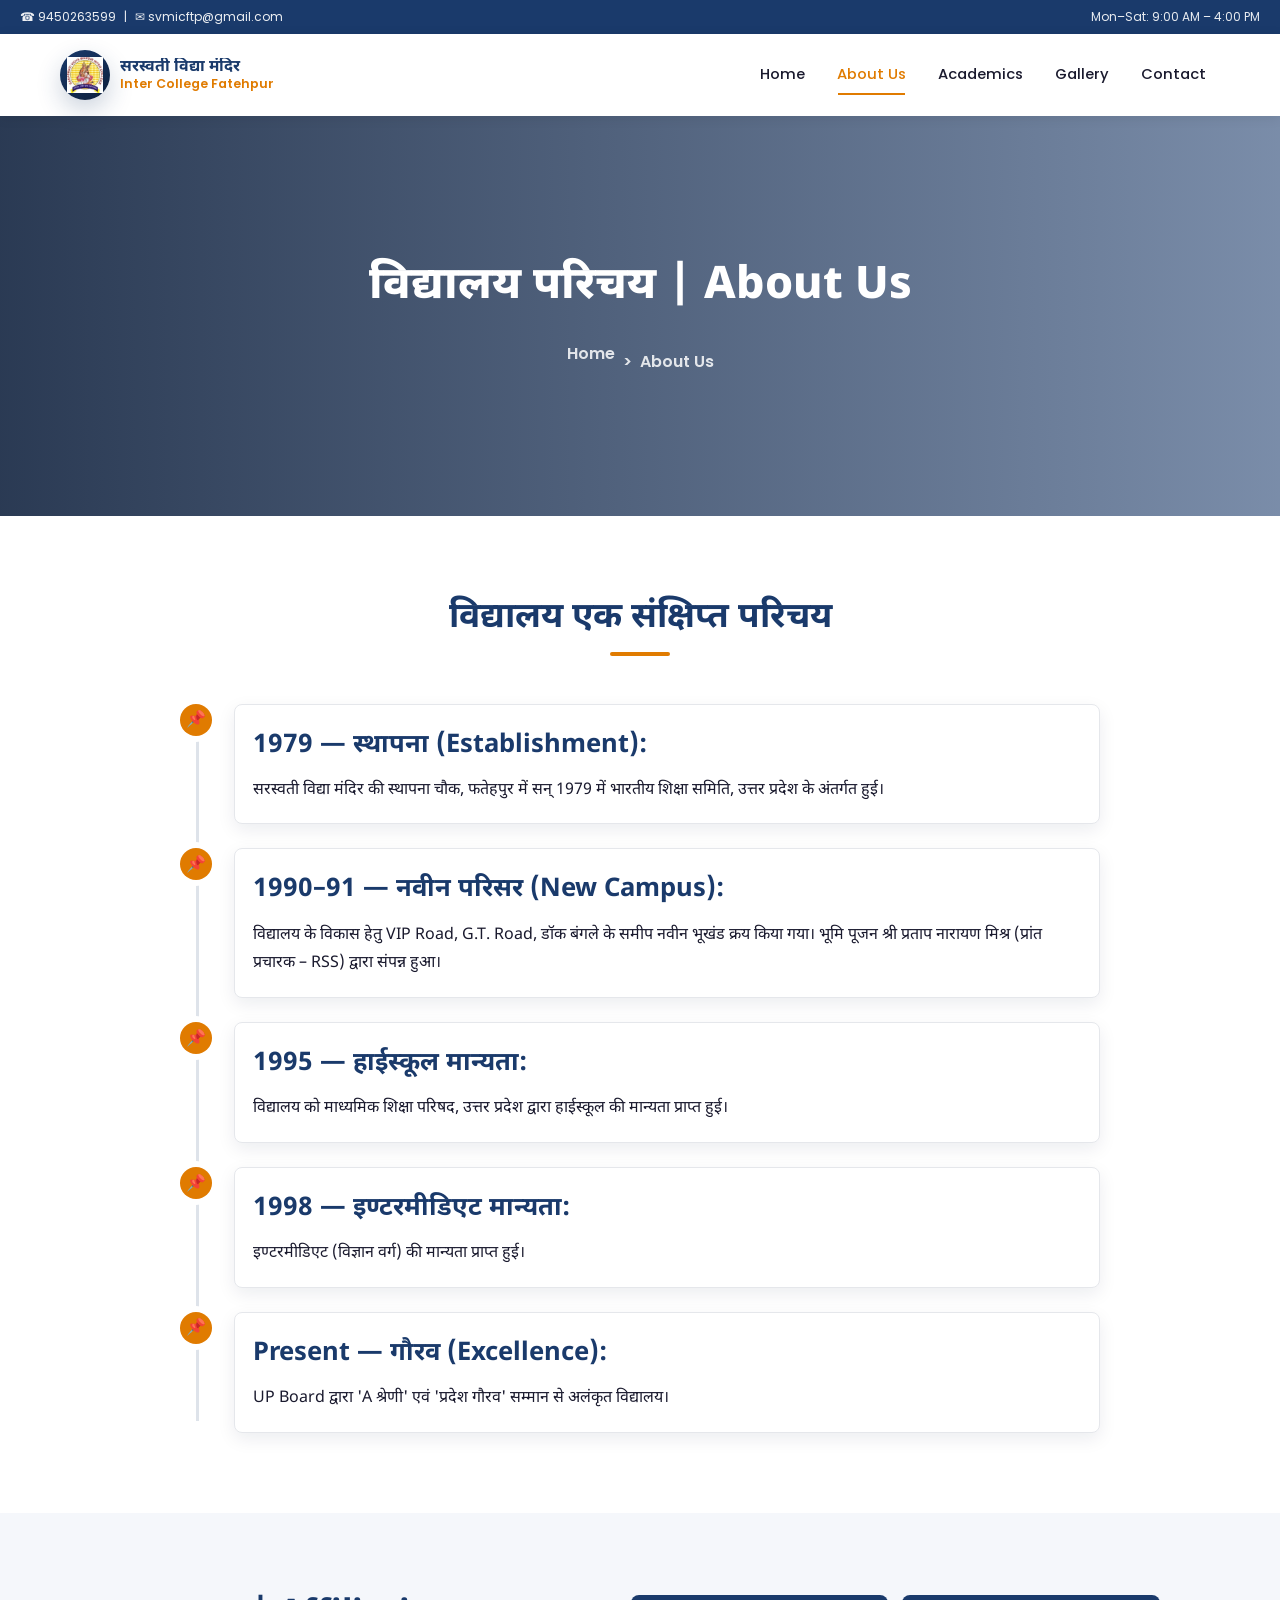
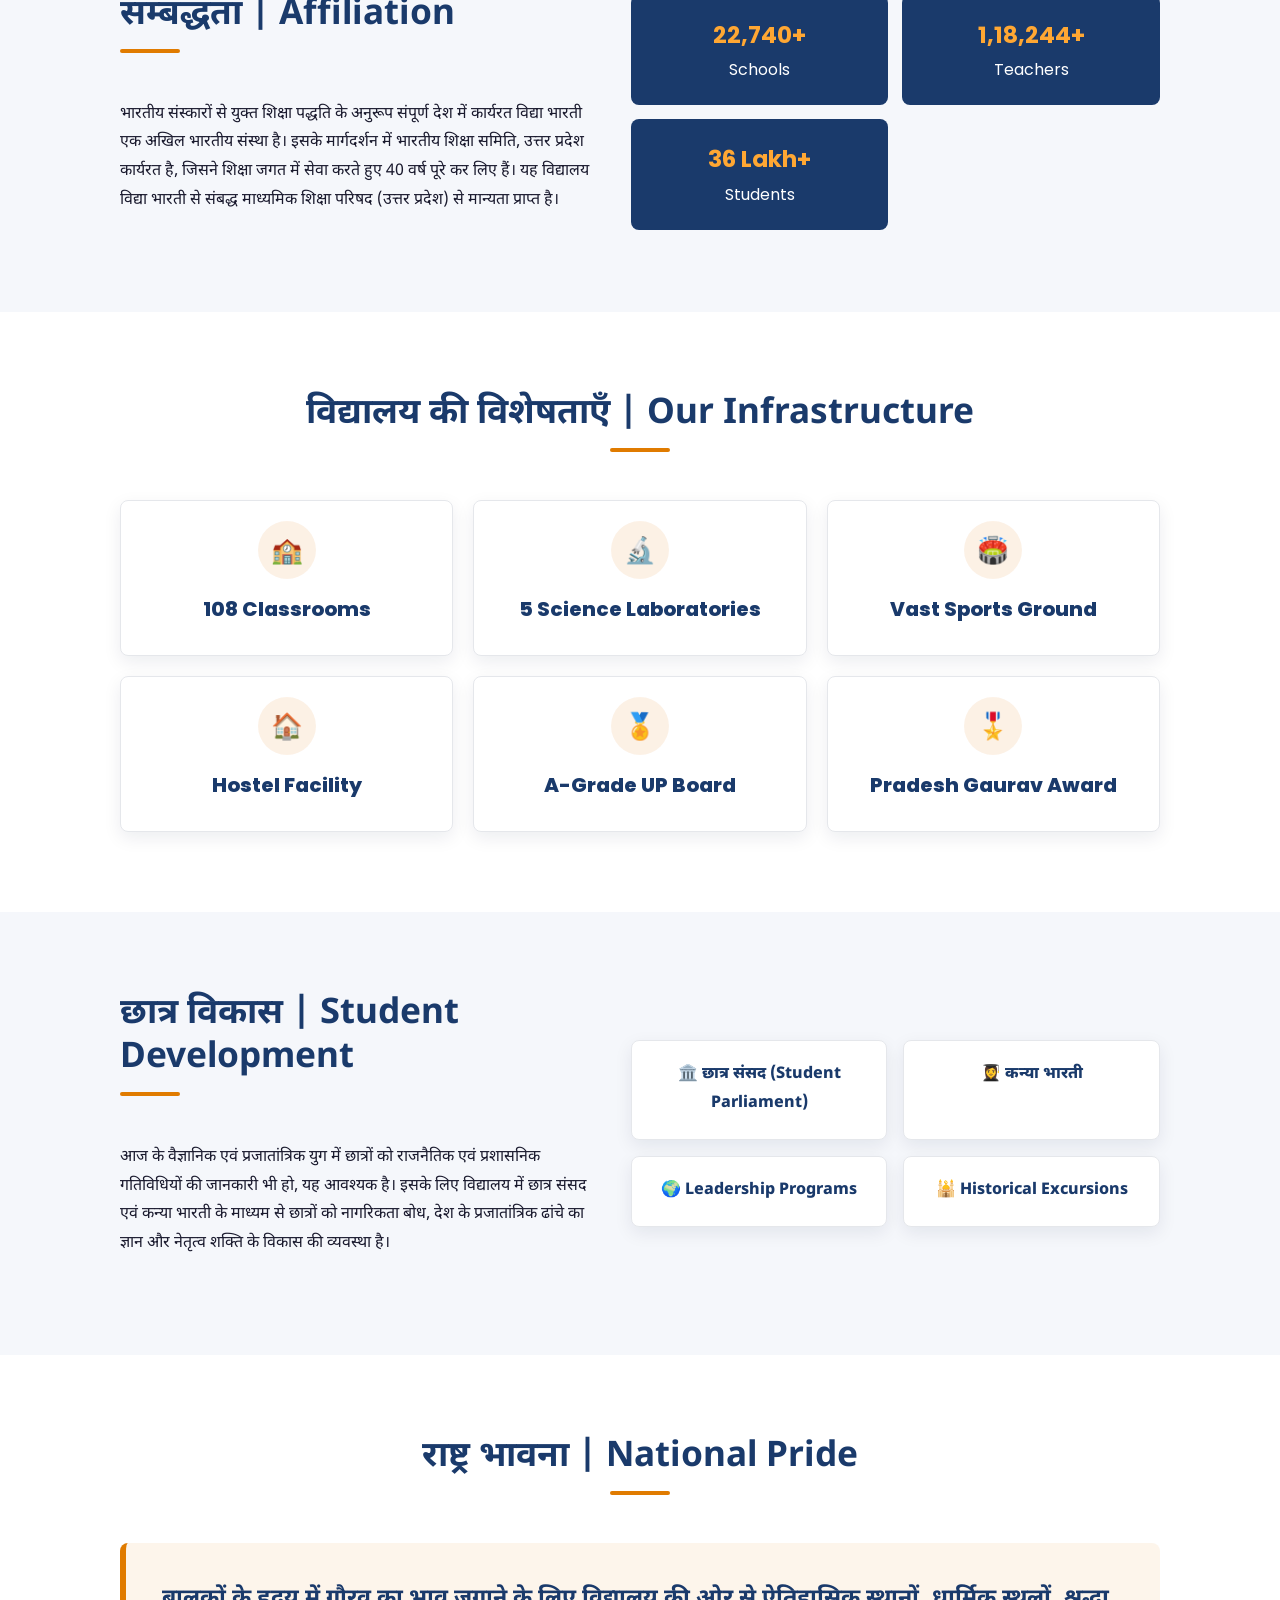
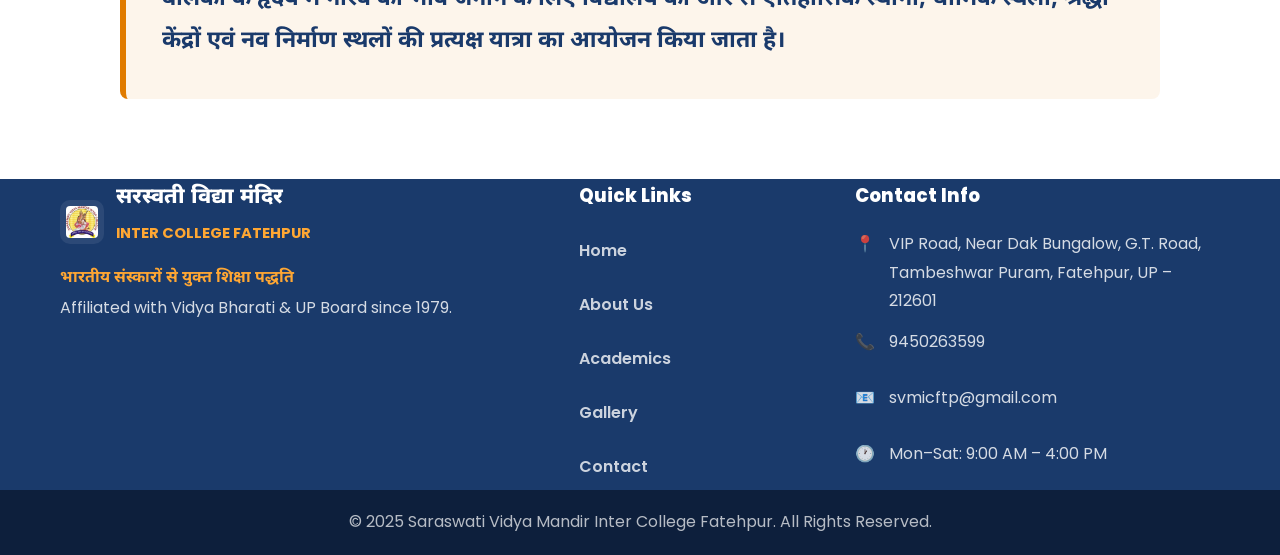
==== commit 3e84d55b: "Add logo image in WebP format to the images directory" ====
--- a/about.html
+++ b/about.html
@@ -8,6 +8,8 @@
   <link rel="preconnect" href="https://fonts.googleapis.com">
   <link rel="preconnect" href="https://fonts.gstatic.com" crossorigin>
   <link href="https://fonts.googleapis.com/css2?family=Poppins:wght@400;500;600;700;800&family=Noto+Sans+Devanagari:wght@400;500;600;700;800&display=swap" rel="stylesheet">
+  <link rel="icon" type="image/png" href="images/logo.png">
+  <link rel="apple-touch-icon" href="images/logo.png">
   <link rel="stylesheet" href="style.css">
   <link rel="stylesheet" href="animations.css">
 </head>
@@ -15,7 +17,7 @@
   <div id="header-root"></div>
 
   <main>
-    <section class="page-banner" style="background-image: url('https://placehold.co/1600x400/1a3a6b/ffffff?text=About+Us+Banner');">
+    <section class="page-banner" style="background-image: url('images/about-us-banner.jpg');">
       <div class="container animate-on-scroll">
         <h1>विद्यालय परिचय | About Us</h1>
         <nav class="breadcrumb" aria-label="Breadcrumb">
--- a/style.css
+++ b/style.css
@@ -242,6 +242,12 @@
   box-shadow: 0 10px 24px rgba(26, 58, 107, 0.22);
 }
 
+.logo-icon img {
+  width: 72%;
+  height: 72%;
+  object-fit: contain;
+}
+
 .logo-icon svg {
   width: 70%;
   height: 70%;
@@ -1501,6 +1507,21 @@
   gap: 3px;
 }
 
+.footer-brand {
+  display: flex;
+  align-items: center;
+  gap: 12px;
+}
+
+.footer-logo {
+  width: 44px;
+  height: 44px;
+  border-radius: 10px;
+  object-fit: contain;
+  background: rgba(255, 255, 255, 0.08);
+  padding: 6px;
+}
+
 .footer-title-hi {
   font-family: var(--font-hi);
   font-size: 1.35rem;
